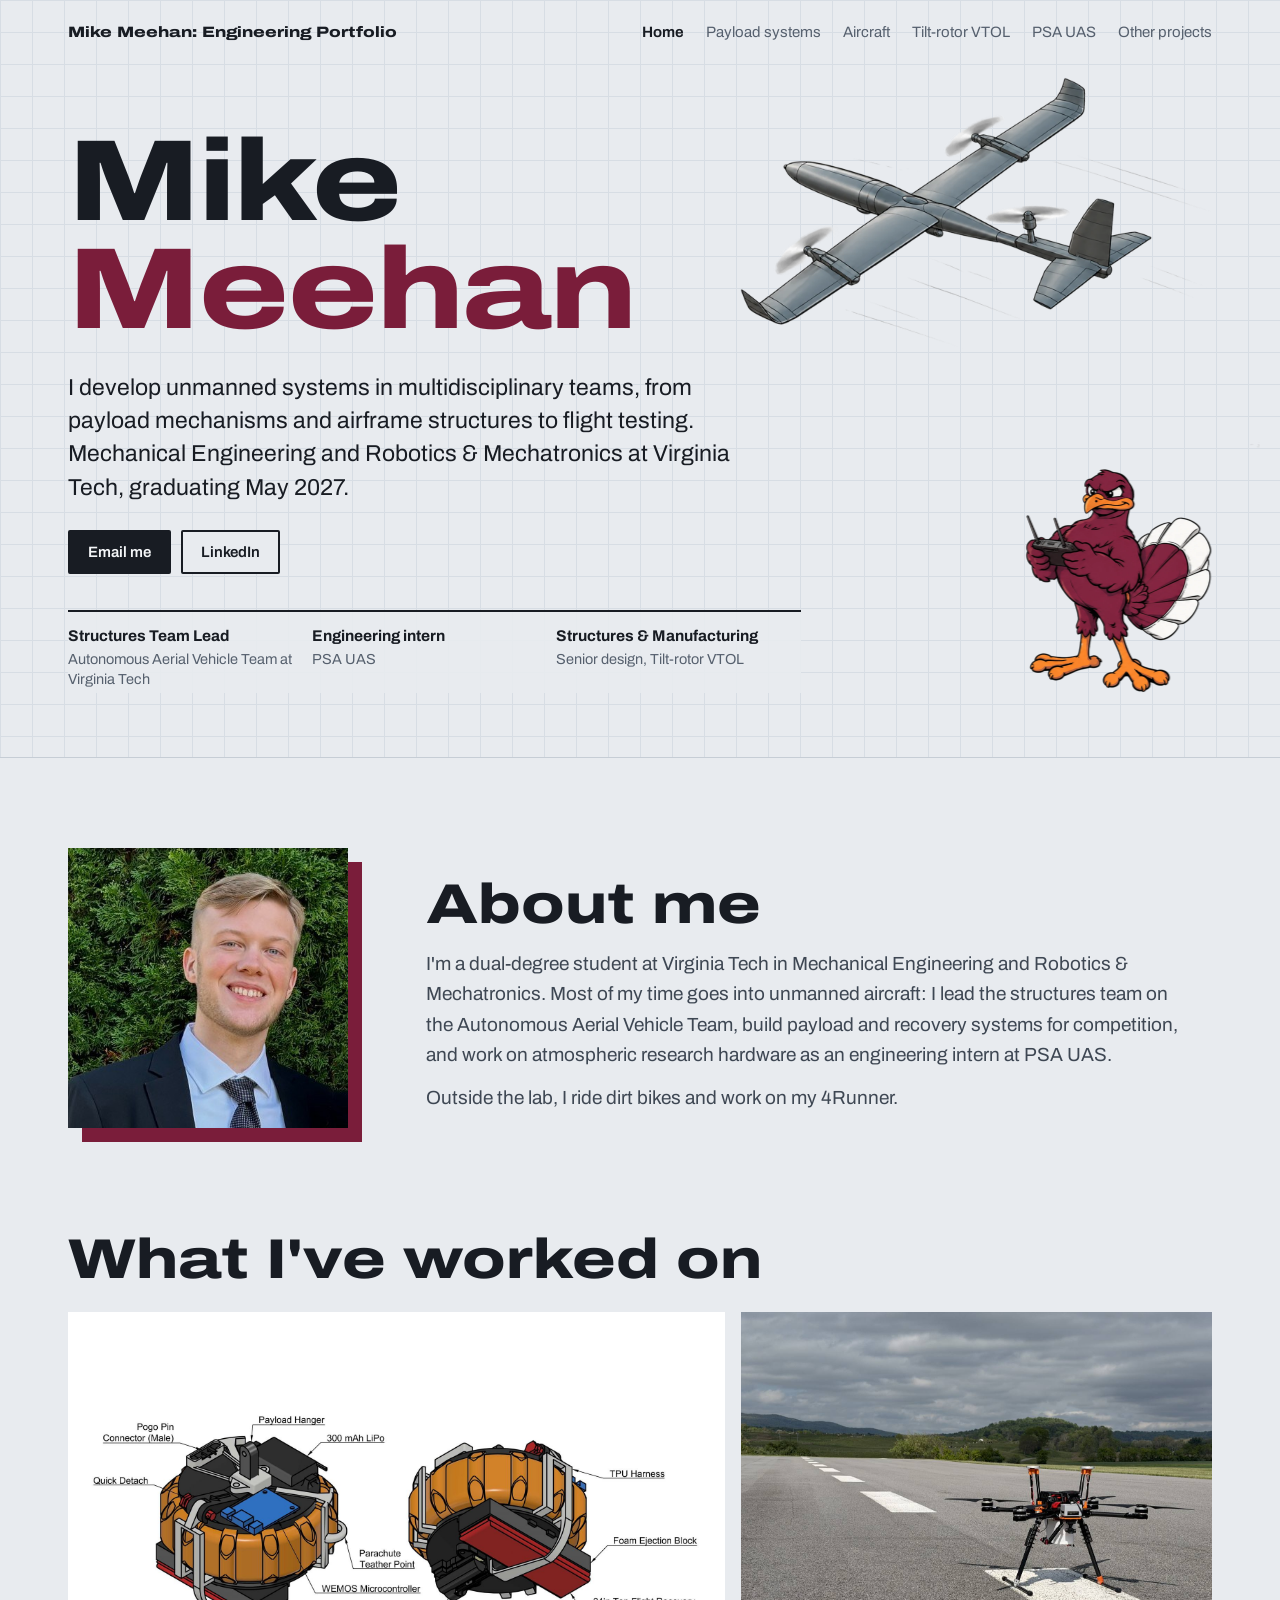
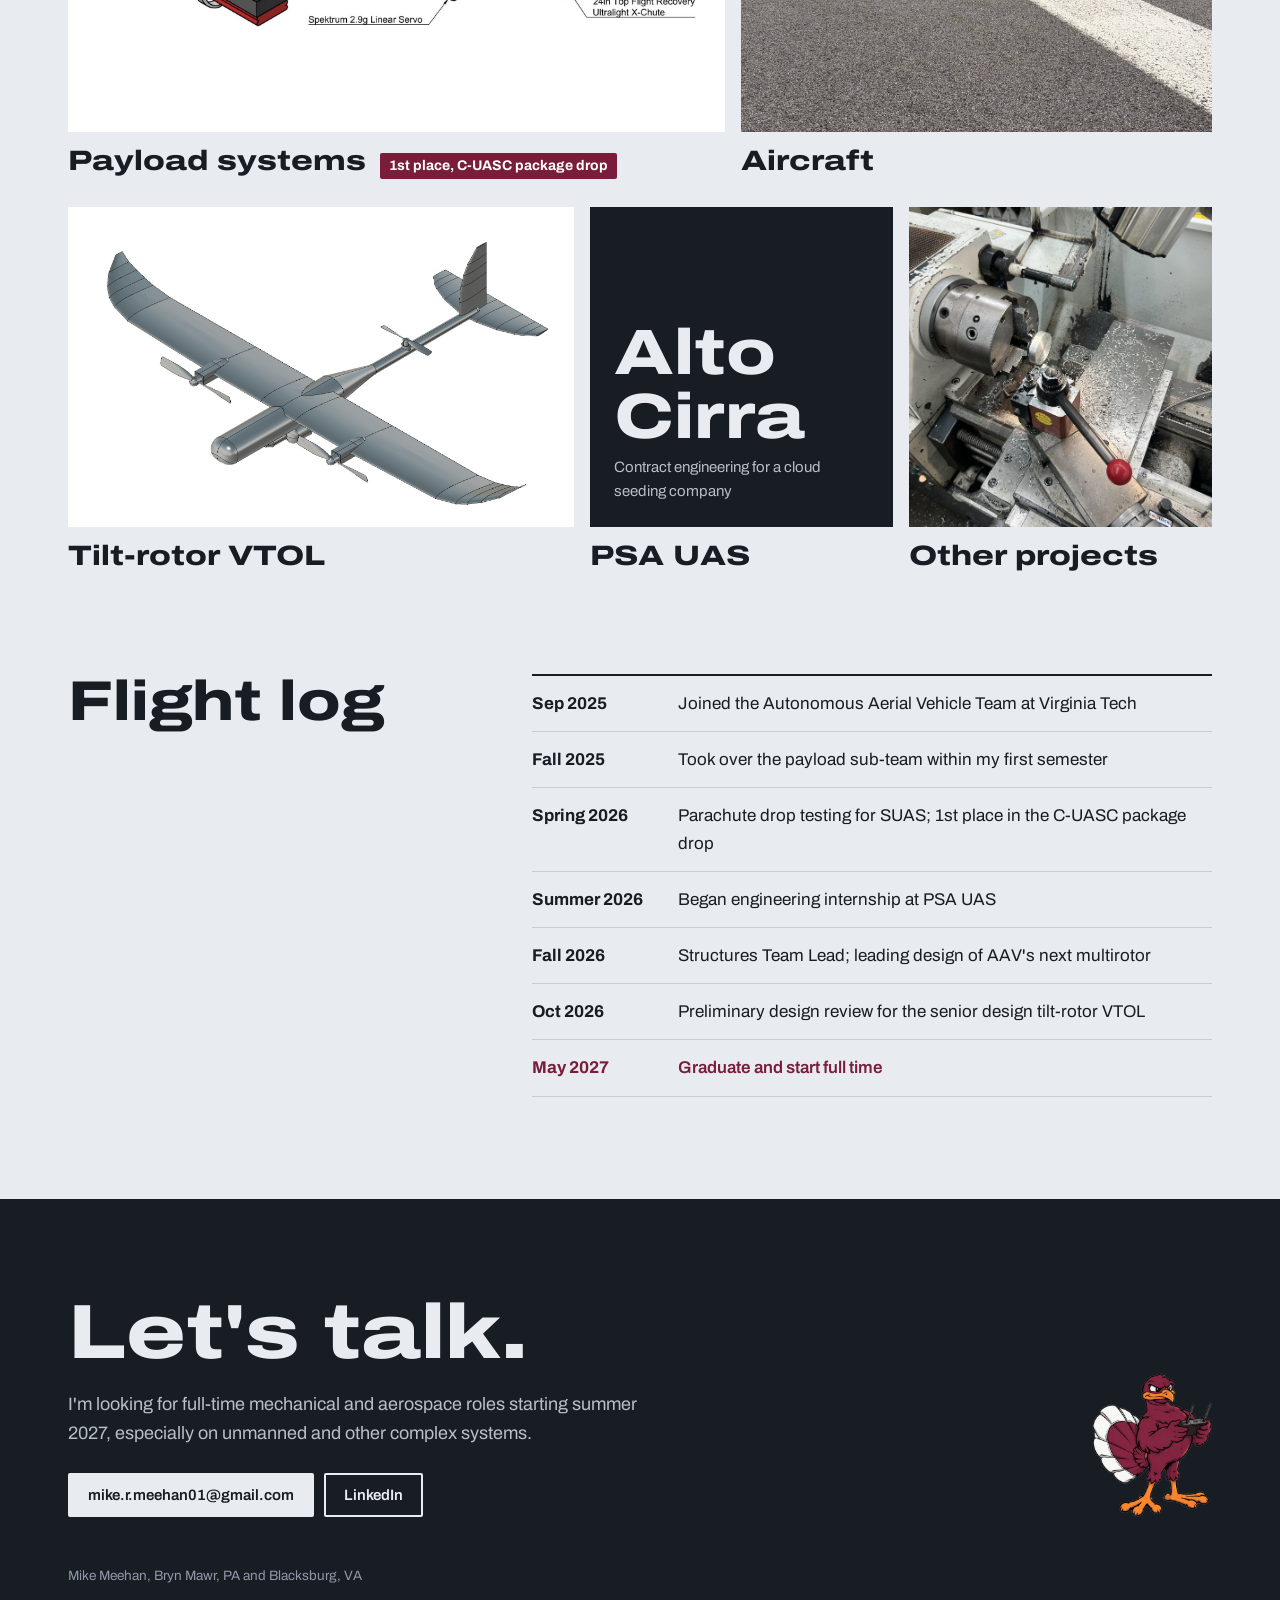
==== index.html @ fa9b8ea3 "PSA UAS page: Alto Cirra program phases; rename PSA Systems to PSA UAS Co-Authored-By: Claude Opus 5" ====
<!doctype html>
<html lang="en">
<head>
<meta charset="utf-8">
<meta name="viewport" content="width=device-width, initial-scale=1">
<title>Mike Meehan: Engineering Portfolio</title>
<meta name="description" content="Mike Meehan develops unmanned systems in multidisciplinary teams. Mechanical Engineering and Robotics & Mechatronics at Virginia Tech, May 2027.">
<meta property="og:title" content="Mike Meehan: Engineering Portfolio">
<meta property="og:description" content="Payload systems, competition UAVs, and a tilt-rotor VTOL.">
<meta property="og:image" content="img/graygoose-runway.jpg">
<link rel="icon" href="img/hokiebird.webp">
<link rel="preload" href="fonts/archivo.woff2" as="font" type="font/woff2" crossorigin>
<link rel="stylesheet" href="css/site.css">
</head>
<body>

<div class="blueprint hero-band">
  <div class="flyer" aria-hidden="true"><div class="bob"><img src="img/vtol-flying.webp" alt=""></div></div>
  <div class="wrap">
    <header class="site-header">
      <a class="brand" href="index.html">Mike Meehan: Engineering Portfolio</a>
      <nav class="nav" aria-label="Primary">
        <a href="index.html" aria-current="page">Home</a>
        <a href="payload.html">Payload systems</a>
        <a href="aircraft.html">Aircraft</a>
        <a href="vtol.html">Tilt-rotor VTOL</a>
        <a href="psa.html">PSA UAS</a>
        <a href="other-projects.html">Other projects</a>
      </nav>
    </header>

    <section class="hero">
      <div class="hero-text">
        <h1 class="hero-name wide">Mike<br><span>Meehan</span></h1>
        <p class="lede">I develop unmanned systems in multidisciplinary teams, from payload mechanisms and airframe structures to flight testing. Mechanical Engineering and Robotics &amp; Mechatronics at Virginia Tech, graduating May 2027.</p>
        <div class="cta">
          <a class="btn btn-solid" href="mailto:mike.r.meehan01@gmail.com">Email me</a>
          <a class="btn" href="https://www.linkedin.com/in/michael-r-meehan" target="_blank" rel="noopener">LinkedIn</a>
          <a class="btn resume-link" href="resume.pdf" target="_blank" rel="noopener" hidden>Resume (PDF)</a>
        </div>
        <div class="roles">
          <div><b>Structures Team Lead</b><span>Autonomous Aerial Vehicle Team at Virginia Tech</span></div>
          <div><b>Engineering intern</b><span>PSA UAS</span></div>
          <div><b>Structures &amp; Manufacturing</b><span>Senior design, Tilt-rotor VTOL</span></div>
        </div>
      </div>
      <div class="hero-bird">
        <img src="img/hokiebird.webp" alt="The Hokie Bird holding a radio transmitter">
      </div>
    </section>
  </div>
</div>

<main class="wrap">
  <section class="about" aria-labelledby="about-h">
    <div class="about-photo"><img src="img/headshot.jpg" alt="Mike Meehan" width="400" height="400"></div>
    <div class="about-text">
      <h2 id="about-h" class="h-big">About me</h2>
      <p>I'm a dual-degree student at Virginia Tech in Mechanical Engineering and Robotics &amp; Mechatronics. Most of my time goes into unmanned aircraft: I lead the structures team on the Autonomous Aerial Vehicle Team, build payload and recovery systems for competition, and work on atmospheric research hardware as an engineering intern at PSA UAS.</p>
      <p>Outside the lab, I ride dirt bikes and work on my 4Runner.</p>
    </div>
  </section>

  <section class="section" aria-labelledby="work-h">
    <h2 id="work-h" class="h-big">What I've worked on</h2>

    <div class="tiles">
      <a class="tile" href="payload.html" style="flex:3 1 460px">
        <div class="tile-img sheet" style="--h:420px;padding:18px"><img src="img/cad-beacon-system.jpg" alt="CAD drawing of the beacon payload system with labeled components"></div>
        <div class="tile-label"><span class="tile-t">Payload systems</span><span class="chip">1st place, C-UASC package drop</span></div>
      </a>
      <a class="tile" href="aircraft.html" style="flex:2 1 340px">
        <div class="tile-img" style="--h:420px"><img src="img/graygoose-runway.jpg" alt="Gray Goose quadcopter on a runway with mountains behind"></div>
        <div class="tile-label"><span class="tile-t">Aircraft</span></div>
      </a>
    </div>

    <div class="tiles">
      <a class="tile" href="vtol.html" style="flex:2 1 420px">
        <div class="tile-img sheet" style="--h:320px;padding:18px"><img src="img/vtol-render.jpg" alt="CAD render of the tilt-rotor VTOL"></div>
        <div class="tile-label"><span class="tile-t">Tilt-rotor VTOL</span></div>
      </a>
      <a class="tile" href="psa.html" style="flex:1 1 260px">
        <div class="tile-img stat-tile"><b>Alto Cirra</b><span>Contract engineering for a cloud seeding company</span></div>
        <div class="tile-label"><span class="tile-t">PSA UAS</span></div>
      </a>
      <a class="tile" href="other-projects.html" style="flex:1 1 260px">
        <div class="tile-img"><img src="img/lathe.jpg" alt="Aluminum part in a manual lathe chuck"></div>
        <div class="tile-label"><span class="tile-t">Other projects</span></div>
      </a>
    </div>
  </section>

  <section class="log-wrap" aria-labelledby="log-h">
    <h2 id="log-h" class="h-big">Flight log</h2>
    <ol class="log">
      <li><time>Sep 2025</time><span>Joined the Autonomous Aerial Vehicle Team at Virginia Tech</span></li>
      <li><time>Fall 2025</time><span>Took over the payload sub-team within my first semester</span></li>
      <li><time>Spring 2026</time><span>Parachute drop testing for SUAS; 1st place in the C-UASC package drop</span></li>
      <li><time>Summer 2026</time><span>Began engineering internship at PSA UAS</span></li>
      <li><time>Fall 2026</time><span>Structures Team Lead; leading design of AAV's next multirotor</span></li>
      <li><time>Oct 2026</time><span>Preliminary design review for the senior design tilt-rotor VTOL</span></li>
      <li class="future"><time>May 2027</time><span>Graduate and start full time</span></li>
    </ol>
  </section>
</main>

<footer class="footer-big">
  <div class="wrap">
    <div class="inner">
      <div style="flex:1 1 480px;min-width:0">
        <h2 class="wide">Let's talk.</h2>
        <p>I'm looking for full-time mechanical and aerospace roles starting summer 2027, especially on unmanned and other complex systems.</p>
        <div class="cta">
          <a class="btn btn-light fill" href="mailto:mike.r.meehan01@gmail.com">mike.r.meehan01@gmail.com</a>
          <a class="btn btn-light" href="https://www.linkedin.com/in/michael-r-meehan" target="_blank" rel="noopener">LinkedIn</a>
          <a class="btn btn-light resume-link" href="resume.pdf" target="_blank" rel="noopener" hidden>Resume (PDF)</a>
        </div>
      </div>
      <img src="img/hokiebird.webp" alt="" aria-hidden="true" style="width:120px;height:auto">
    </div>
    <small>Mike Meehan, Bryn Mawr, PA and Blacksburg, VA</small>
  </div>
</footer>

<script src="js/site.js"></script>
</body>
</html>
---- css/site.css ----
@font-face{font-family:"Archivo";src:url("../fonts/archivo.woff2") format("woff2");font-weight:100 900;font-stretch:62% 125%;font-display:swap}

:root{
  --ground:#E8EBEF;
  --panel:#F4F6F8;
  --ink:#181C23;
  --body:#3E4753;
  --steel:#56606E;
  --line:#C6CDD5;
  --grid:#D7DDE4;
  --maroon:#7A1D3A;
  --orange:#D9600F;
  --dash:#8E99A7;
  --slot:#DCE1E7;
  --sky:#3F6FA8;
}

*{box-sizing:border-box}
html{scroll-behavior:smooth}
body{margin:0;background:var(--ground);color:var(--ink);font-family:"Archivo",system-ui,sans-serif;font-size:17px;line-height:1.6;-webkit-font-smoothing:antialiased}
img,video{display:block;max-width:100%}
a{color:var(--ink);text-decoration-color:var(--maroon);text-decoration-thickness:2px;text-underline-offset:3px}
a:hover{color:var(--maroon)}
:focus-visible{outline:3px solid var(--orange);outline-offset:3px}
h1,h2,h3,p,ul,ol,dl,figure{margin:0}

.wide{font-variation-settings:"wdth" 125}
.semi{font-variation-settings:"wdth" 112}
.wrap{max-width:1240px;margin:0 auto;padding:0 clamp(16px,4vw,48px)}
.blueprint{background-color:var(--ground);background-image:linear-gradient(var(--grid) 1px,transparent 1px),linear-gradient(90deg,var(--grid) 1px,transparent 1px);background-size:32px 32px;border-bottom:1px solid var(--line)}

/* Header */
.site-header{display:flex;justify-content:space-between;align-items:center;gap:8px 24px;padding:10px 0;flex-wrap:wrap}
.brand{font-variation-settings:"wdth" 125;font-weight:800;font-size:15px;text-decoration:none;min-height:44px;display:inline-flex;align-items:center}
.nav{display:flex;flex-wrap:wrap;column-gap:22px;font-size:15px}
.nav a{color:var(--steel);text-decoration:none;display:inline-flex;align-items:center;min-height:44px}
.nav a:hover{color:var(--ink)}
.nav a[aria-current="page"]{color:var(--ink);font-weight:650}

/* Buttons */
.btn{display:inline-flex;align-items:center;min-height:44px;padding:0 18px;border:2px solid var(--ink);background:var(--ground);text-decoration:none;font-weight:600;font-size:15px;border-radius:2px}
.btn:hover{border-color:var(--maroon);color:var(--maroon)}
.btn-solid{background:var(--ink);color:var(--panel)}
.btn-solid:hover{background:var(--maroon);color:#fff}
.btn-light{background:transparent;border-color:var(--ground);color:var(--ground)}
.btn-light:hover{background:var(--ground);color:var(--ink);border-color:var(--ground)}
.btn-light.fill{background:var(--ground);color:var(--ink)}
.btn-light.fill:hover{background:var(--maroon);border-color:var(--maroon);color:#fff}
.cta{display:flex;flex-wrap:wrap;gap:10px}

/* Home hero */
.hero-band{position:relative;overflow:hidden}
.hero-band .wrap{position:relative;z-index:2}
.flyer{position:absolute;z-index:1;top:clamp(64px,6vw,84px);right:max(8px,calc((100% - 1240px) / 2));width:min(42%,520px);pointer-events:none;will-change:transform}
.flyer img{width:100%;height:auto;transform:scaleX(-1)}
@keyframes hover-bob{0%,100%{transform:translate(0,0) rotate(2deg)}50%{transform:translate(-6px,-14px) rotate(-1deg)}}
.bob{animation:hover-bob 5.5s ease-in-out infinite}
.hero{display:flex;flex-wrap:wrap;gap:clamp(24px,4vw,56px);align-items:flex-end;padding:clamp(28px,5vw,64px) 0 clamp(40px,5vw,72px)}
.hero-text{flex:999 1 520px;min-width:0}
.hero-name{font-size:clamp(56px,9vw,132px);font-weight:800;line-height:.94;letter-spacing:-.01em;margin-bottom:26px}
.hero-name span{color:var(--maroon)}
.lede{font-size:clamp(19px,1.8vw,23px);line-height:1.45;max-width:30em;margin-bottom:26px}
.hero .cta{margin-bottom:36px}
.roles{display:grid;grid-template-columns:repeat(auto-fit,minmax(180px,1fr));border-top:2px solid var(--ink);background:rgba(232,235,239,.9)}
.roles div{padding:12px 16px 4px 0}
.roles b{display:block;font-size:15.5px}
.roles span{display:block;font-size:14.5px;color:var(--steel);line-height:1.4}
.hero-bird{flex:1 1 360px;min-width:0;max-width:560px;display:flex;justify-content:flex-end;align-items:flex-end;align-self:stretch;min-height:clamp(300px,34vw,480px)}
.hero-bird img{width:52%;max-width:280px;height:auto;transform:scaleX(-1)}

/* Home sections */
.section{padding-top:clamp(56px,7vw,96px)}
.h-big{font-variation-settings:"wdth" 125;font-size:clamp(34px,4.4vw,56px);font-weight:800;line-height:1}
.tiles{display:flex;flex-wrap:wrap;gap:28px 16px;margin-top:24px}
.tiles + .tiles{margin-top:28px}
.tile{display:flex;flex-direction:column;text-decoration:none;color:var(--ink);min-width:0}
.tile-img{overflow:hidden;background:var(--panel);height:var(--h,320px)}
.tile-img img{width:100%;height:100%;object-fit:cover}
.tile-img.sheet img{object-fit:contain}
.tile:hover .tile-img{outline:3px solid var(--maroon);outline-offset:-3px}
.tile-label{padding-top:14px;display:flex;flex-wrap:wrap;align-items:baseline;gap:6px 14px}
.tile-t{font-variation-settings:"wdth" 125;font-size:28px;font-weight:800;line-height:1.1}
.tile:hover .tile-t{text-decoration:underline;text-decoration-color:var(--maroon);text-decoration-thickness:3px;text-underline-offset:5px}
.chip{display:inline-block;font-size:14px;font-weight:700;color:#fff;background:var(--maroon);padding:2px 9px;border-radius:2px}
.chip-dark{background:var(--ink);color:var(--ground)}
.chip-gray{background:var(--line);color:var(--ink)}
.stat-tile{background:var(--ink);color:var(--ground);display:flex;flex-direction:column;justify-content:flex-end;padding:24px}
.stat-tile b{font-variation-settings:"wdth" 125;font-size:clamp(44px,5vw,64px);font-weight:800;line-height:1}
.stat-tile span{font-size:15px;color:#B7BFC9;margin-top:6px}

.log-wrap{display:flex;flex-wrap:wrap;gap:24px clamp(24px,5vw,72px);padding:clamp(72px,8vw,112px) 0}
.log-wrap h2{flex:1 1 320px}
.log{flex:2 1 520px;min-width:0;padding:0;list-style:none;border-top:2px solid var(--ink)}
.log li{display:grid;grid-template-columns:130px minmax(0,1fr);gap:16px;padding:14px 0;border-bottom:1px solid var(--line)}
.log time{font-weight:700}
.log li.future{color:var(--maroon);font-weight:600}

/* About */
.about{display:flex;flex-wrap:wrap;gap:28px clamp(28px,5vw,72px);align-items:center;padding-top:clamp(56px,7vw,96px)}
.about-photo{flex:0 0 auto;width:clamp(200px,22vw,280px);position:relative;margin:0 14px 14px 0}
.about-photo::before{content:"";position:absolute;inset:14px -14px -14px 14px;background:var(--maroon)}
.about-photo img{position:relative;width:100%;height:auto;aspect-ratio:1;object-fit:cover}
.about-text{flex:1 1 420px;min-width:0}
.about-text h2{margin-bottom:16px}
.about-text p{max-width:40em;font-size:clamp(17px,1.5vw,19px);color:var(--body)}
.about-text p + p{margin-top:12px}

/* Footers */
.footer-big{background:var(--ink);color:var(--ground);padding:clamp(56px,8vw,96px) 0 36px}
.footer-big .inner{display:flex;flex-wrap:wrap;gap:32px;align-items:flex-end;justify-content:space-between}
.footer-big h2{font-size:clamp(40px,6vw,80px);font-weight:800;line-height:1;margin-bottom:18px}
.footer-big p{max-width:34em;font-size:18px;color:#B7BFC9;margin-bottom:26px}
.footer-big small{display:block;margin-top:48px;font-size:13.5px;color:var(--dash)}
.footer-mini{background:var(--ink);color:var(--ground);padding:40px 0}
.footer-mini .wrap{display:flex;flex-wrap:wrap;gap:16px 32px;align-items:center;justify-content:space-between}
.footer-mini p{font-variation-settings:"wdth" 125;font-size:22px;font-weight:800}

/* Project pages */
.page-head{padding:clamp(36px,5vw,72px) 0 clamp(36px,4vw,56px)}
.page-title{font-variation-settings:"wdth" 125;font-size:clamp(42px,6.4vw,88px);font-weight:800;line-height:.98;letter-spacing:-.01em;max-width:13em;margin-bottom:24px}
.page-intro{font-size:clamp(19px,1.7vw,22px);line-height:1.5;max-width:38em;margin-bottom:32px}
.body{padding-top:clamp(48px,6vw,80px);padding-bottom:clamp(56px,7vw,96px)}
.tb{display:grid;grid-template-columns:repeat(auto-fit,minmax(170px,1fr));border-top:2px solid var(--ink);border-left:1px solid var(--line);background:var(--panel)}
.tb div{padding:10px 14px;border-right:1px solid var(--line);border-bottom:1px solid var(--line)}
.tb dt{font-size:13.5px;color:var(--steel)}
.tb dd{margin:0;font-weight:650}
.tb dd.win{color:var(--maroon)}
.tb.one{grid-template-columns:1fr}
.tb.specs dd{font-size:21px;font-variation-settings:"wdth" 112;font-weight:700;line-height:1.25}
.split{display:flex;flex-wrap:wrap;gap:24px clamp(24px,5vw,72px);margin-bottom:32px}
.split > *{flex:1 1 420px;min-width:0}
.split p{max-width:40em}
.ticks{padding:0;list-style:none}
.ticks li{position:relative;padding:10px 0 10px 22px;border-bottom:1px solid var(--line);font-size:16px;line-height:1.5}
.ticks li::before{content:"";position:absolute;left:0;top:21px;width:10px;height:2px;background:var(--orange)}
.h-sec{font-variation-settings:"wdth" 125;font-size:clamp(32px,4.2vw,56px);font-weight:800;line-height:1}
.h-sub{font-variation-settings:"wdth" 112;font-size:clamp(22px,2.4vw,28px);font-weight:750;margin-bottom:6px}
.muted{color:var(--steel)}
.sec-h{display:flex;flex-wrap:wrap;align-items:baseline;gap:8px 18px;padding-top:20px;border-top:3px solid var(--ink);margin-bottom:24px}
.block{margin-bottom:clamp(64px,8vw,112px)}

/* Media */
.row{display:flex;flex-wrap:wrap;gap:12px;margin-bottom:12px}
.row.gap-after{margin-bottom:clamp(48px,6vw,72px)}
.row figure{min-width:0}
.row figure.clip{max-width:440px}
.media,.sheet{height:var(--h,400px);overflow:hidden}
.media{background:var(--panel)}
.media.sky{background:var(--sky)}
.media img,.media video{width:100%;height:100%;object-fit:cover}
.sheet{background:#fff;display:flex;align-items:center;justify-content:center;padding:14px}
.sheet img{max-width:100%;max-height:100%;object-fit:contain}
.cap{font-size:13.5px;color:var(--steel);padding-top:8px;line-height:1.4}

/* Payload category links */
.cats{display:flex;flex-wrap:wrap;gap:12px;margin-bottom:clamp(56px,7vw,96px)}
.cat{flex:1 1 380px;min-width:0;display:flex;gap:18px;text-decoration:none;background:var(--panel);border:1px solid var(--line);border-top:3px solid var(--ink)}
.cat:hover{border-top-color:var(--maroon)}
.cat:hover .cat-t{color:var(--maroon)}
.cat-img{flex:0 0 38%;min-height:150px;overflow:hidden;background:#fff}
.cat-img img{width:100%;height:100%;object-fit:cover}
.cat-img.contain img{object-fit:contain;padding:8px}
.cat-text{padding:18px 18px 18px 0;display:flex;flex-direction:column;justify-content:center;gap:4px}
.cat-text small{font-size:13.5px;color:var(--steel)}
.cat-t{font-variation-settings:"wdth" 125;font-size:clamp(22px,2.2vw,28px);font-weight:800;line-height:1.1}
.cat-text span{font-size:15px;color:var(--body)}

/* Aircraft */
.lineage{padding:0;list-style:none;display:grid;grid-template-columns:repeat(auto-fit,minmax(240px,1fr));border-top:2px solid var(--ink)}
.lineage li{padding:14px 18px 16px 0}
.lineage a{text-decoration:none;display:block}
.lineage small{font-size:13.5px;color:var(--steel)}
.lineage b{display:block;font-variation-settings:"wdth" 125;font-size:26px;font-weight:800;line-height:1.15;margin-bottom:6px}
.lineage a:hover b{color:var(--maroon)}
.callout{background:var(--ink);color:var(--ground);padding:clamp(24px,3vw,36px);margin-bottom:clamp(40px,5vw,64px);display:flex;flex-wrap:wrap;gap:12px 40px;align-items:baseline}
.callout b{font-variation-settings:"wdth" 125;font-size:clamp(24px,2.8vw,36px);font-weight:800;line-height:1.1}
.callout span{color:#B7BFC9;max-width:52ch}

.feature{background:var(--panel);border:1px solid var(--line);border-top:4px solid var(--maroon);padding:clamp(20px,3vw,36px)}

/* PSA phases */
.phases{list-style:none;padding:0;display:grid;grid-template-columns:repeat(auto-fit,minmax(240px,1fr));gap:12px}
.phases li{background:var(--panel);border:1px solid var(--line);border-top:3px solid var(--ink);padding:18px 20px 22px;display:flex;flex-direction:column;gap:8px}
.phases li.now{border-top-color:var(--maroon)}
.phases small{font-size:13.5px;color:var(--steel)}
.phases h3{font-variation-settings:"wdth" 112;font-size:21px;font-weight:750;line-height:1.2}
.phases p{font-size:15.5px;line-height:1.5;color:var(--body)}
.phases .phase-out{margin-top:auto;padding-top:10px;border-top:1px solid var(--line);color:var(--steel);font-size:14.5px}
.phases .chip{align-self:flex-start;margin-top:auto}

/* Other projects */
.kit{display:grid;grid-template-columns:repeat(auto-fit,minmax(220px,1fr));border-top:2px solid var(--ink);margin-bottom:clamp(56px,7vw,88px)}
.kit div{padding:16px 20px 16px 0}
.kit dt{font-weight:700;margin-bottom:4px}
.kit dd{margin:0;color:var(--steel);font-size:15.5px}

.next{display:flex;justify-content:space-between;align-items:center;gap:16px;flex-wrap:wrap;text-decoration:none;padding:28px 0;border-top:2px solid var(--ink);border-bottom:1px solid var(--line)}
.next span{color:var(--steel);font-size:15px}
.next b{font-variation-settings:"wdth" 125;font-size:clamp(26px,3vw,40px);font-weight:800}
.next:hover b{color:var(--maroon)}

[hidden]{display:none !important}

@media (max-width:560px){
  .log li{grid-template-columns:1fr;gap:2px}
  .flyer{width:62%;top:150px;right:0}
  .hero-bird{min-height:0;align-self:auto}
  .hero-bird img{width:44%}
  .media,.sheet,.tile-img{height:auto;aspect-ratio:var(--ar,4/3)}
  .media.tall{--ar:3/4}
  .cat{flex-direction:column;gap:0}
  .cat-img{flex-basis:auto;height:160px}
  .cat-text{padding:16px}
}
@media (prefers-reduced-motion:reduce){
  html{scroll-behavior:auto}
  .bob{animation:none}
}
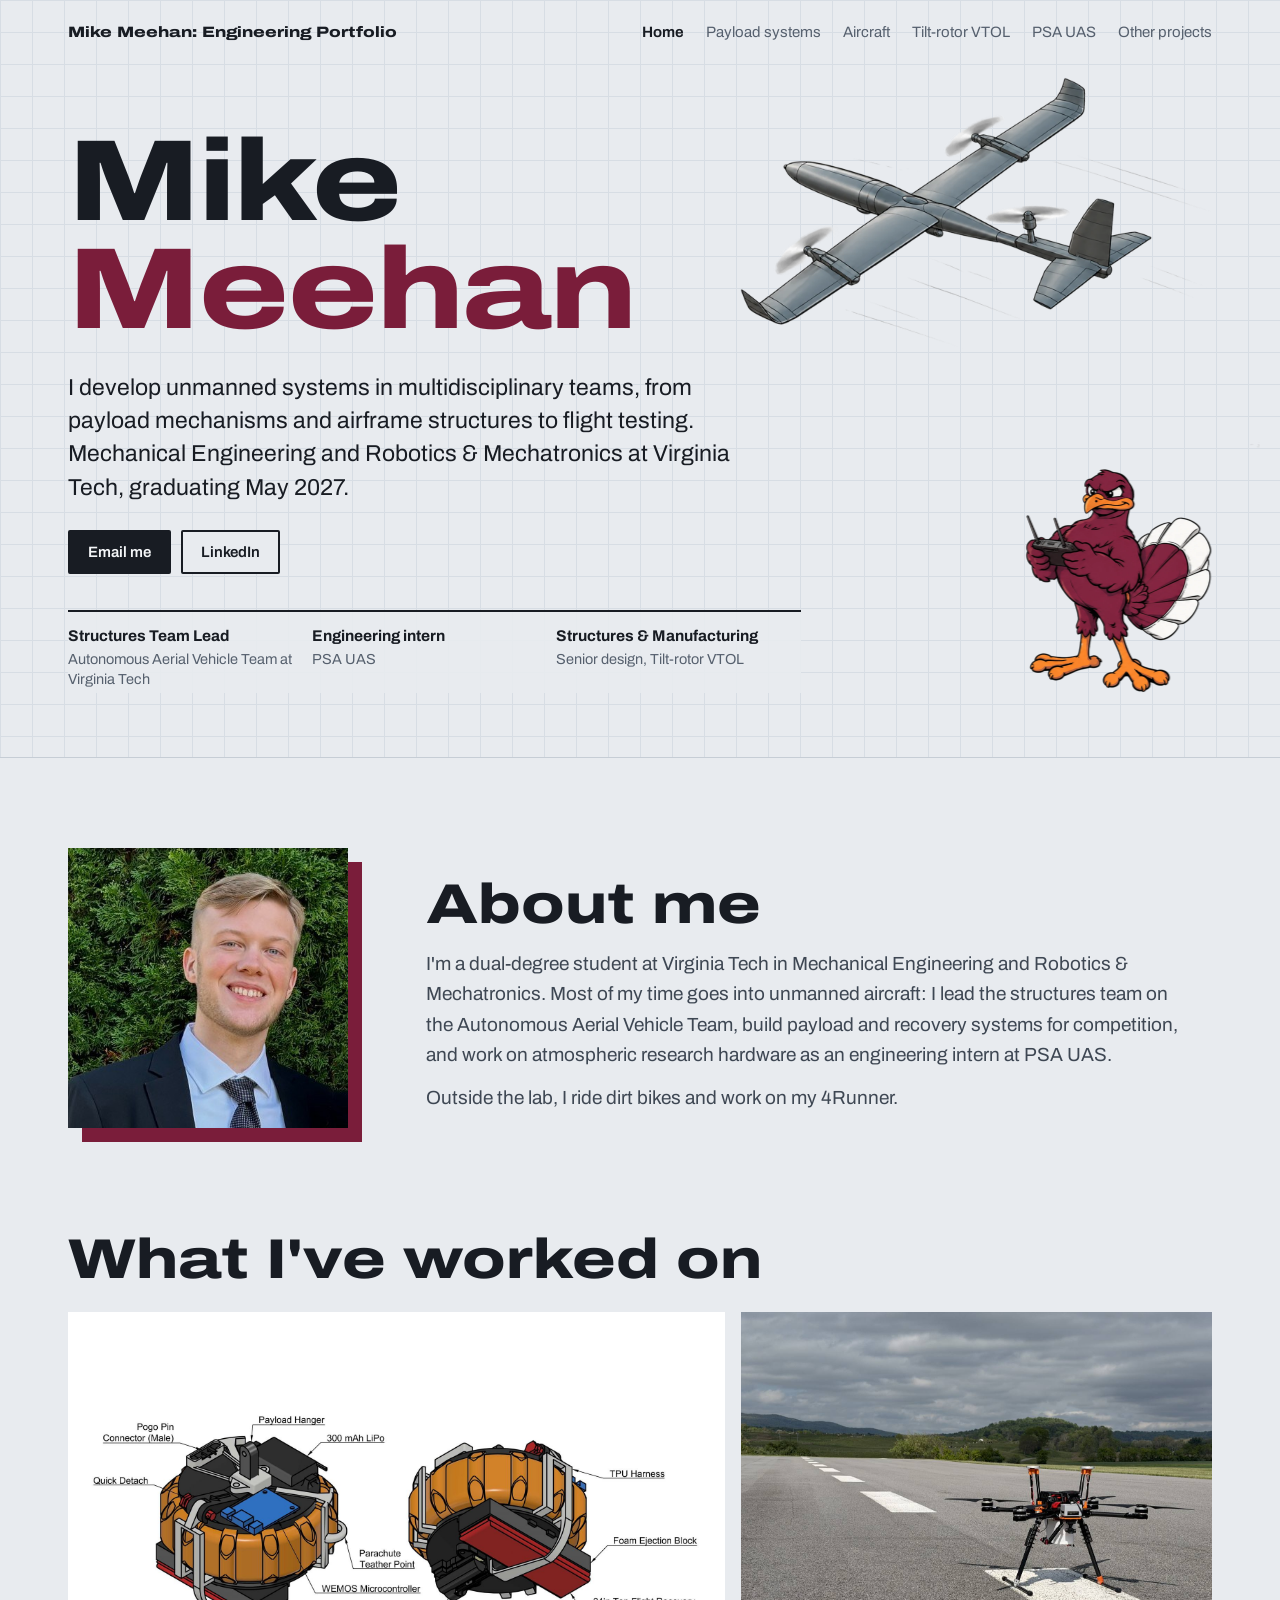
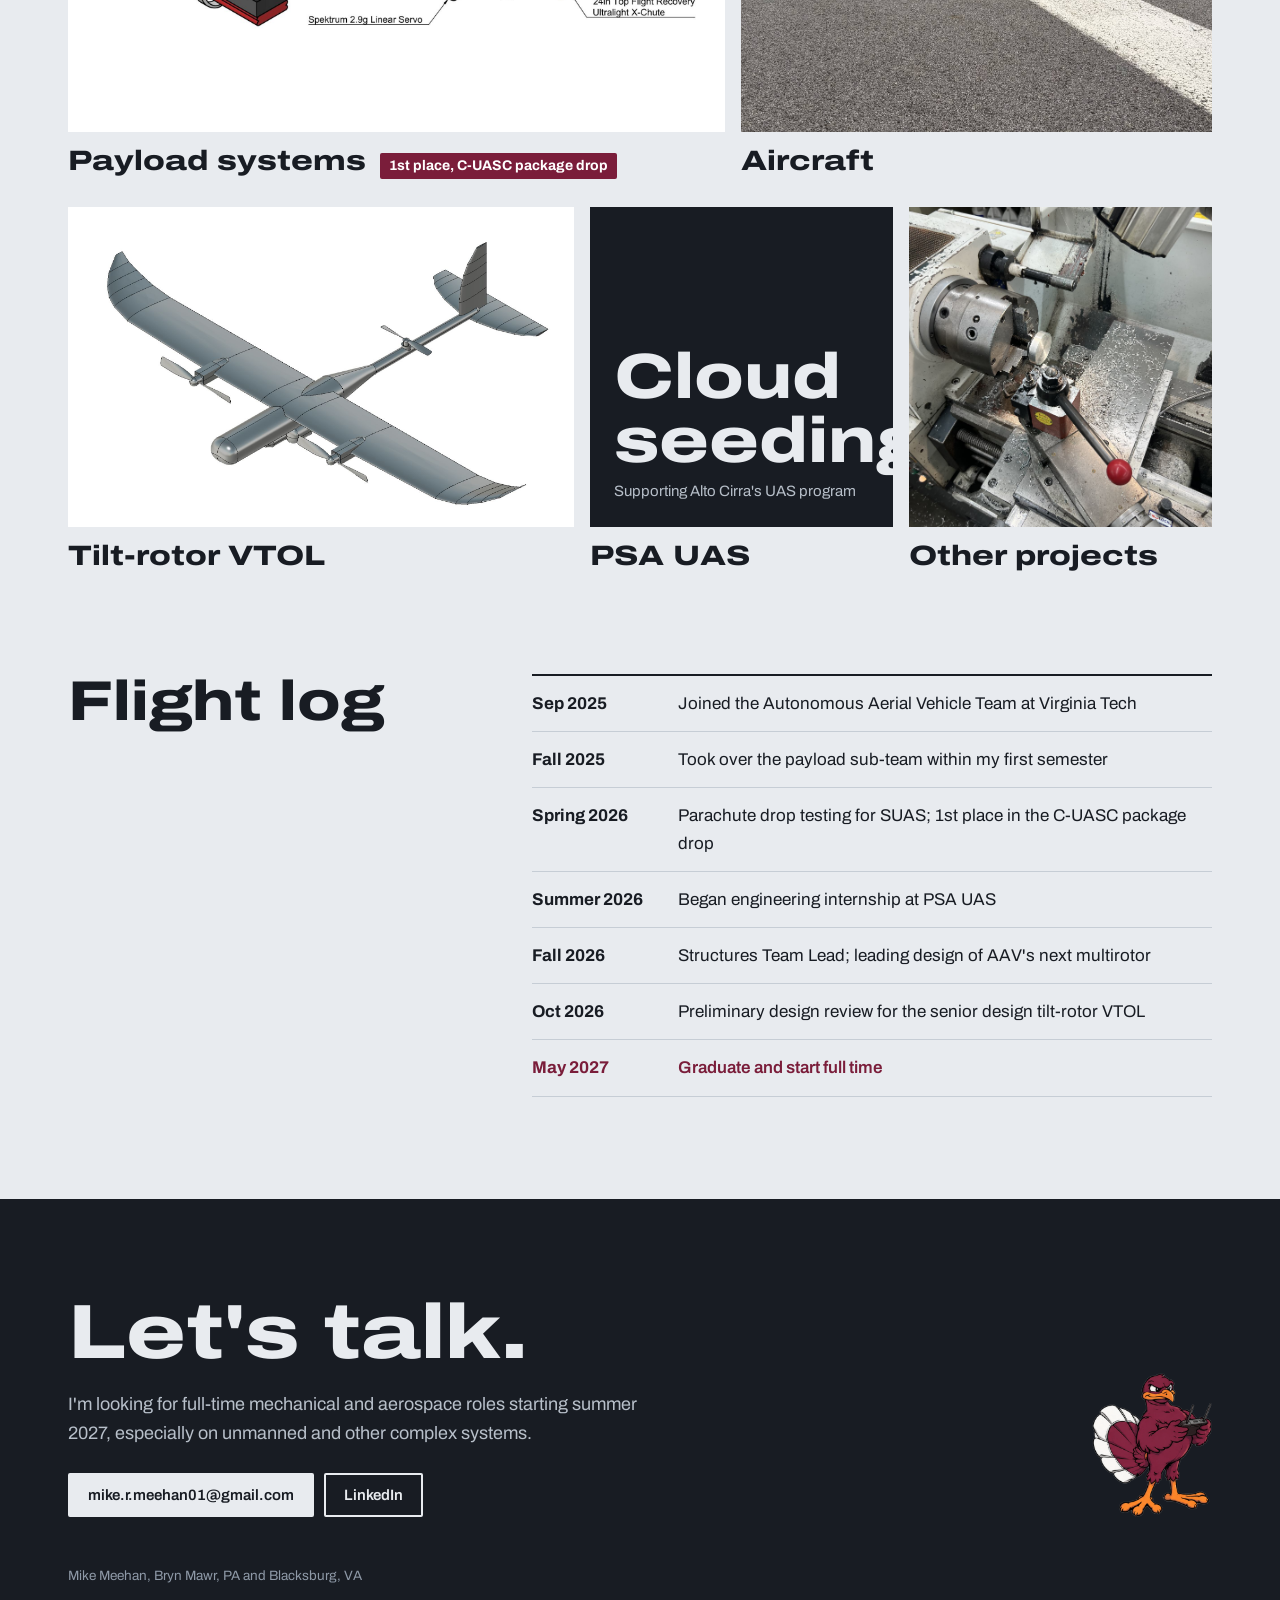
==== commit 81708c86: "PSA UAS page: list tasks instead of program phases Co-Authored-By: Claude Opus 5.5 <noreply@anthropi" ====
--- a/index.html
+++ b/index.html
@@ -81,7 +81,7 @@
         <div class="tile-label"><span class="tile-t">Tilt-rotor VTOL</span></div>
       </a>
       <a class="tile" href="psa.html" style="flex:1 1 260px">
-        <div class="tile-img stat-tile"><b>Alto Cirra</b><span>Contract engineering for a cloud seeding company</span></div>
+        <div class="tile-img stat-tile"><b>Cloud seeding</b><span>Supporting Alto Cirra's UAS program</span></div>
         <div class="tile-label"><span class="tile-t">PSA UAS</span></div>
       </a>
       <a class="tile" href="other-projects.html" style="flex:1 1 260px">
--- a/css/site.css
+++ b/css/site.css
@@ -178,15 +178,12 @@
 
 .feature{background:var(--panel);border:1px solid var(--line);border-top:4px solid var(--maroon);padding:clamp(20px,3vw,36px)}
 
-/* PSA phases */
-.phases{list-style:none;padding:0;display:grid;grid-template-columns:repeat(auto-fit,minmax(240px,1fr));gap:12px}
-.phases li{background:var(--panel);border:1px solid var(--line);border-top:3px solid var(--ink);padding:18px 20px 22px;display:flex;flex-direction:column;gap:8px}
-.phases li.now{border-top-color:var(--maroon)}
-.phases small{font-size:13.5px;color:var(--steel)}
-.phases h3{font-variation-settings:"wdth" 112;font-size:21px;font-weight:750;line-height:1.2}
-.phases p{font-size:15.5px;line-height:1.5;color:var(--body)}
-.phases .phase-out{margin-top:auto;padding-top:10px;border-top:1px solid var(--line);color:var(--steel);font-size:14.5px}
-.phases .chip{align-self:flex-start;margin-top:auto}
+/* PSA tasks */
+.tasks{list-style:none;padding:0;display:grid;grid-template-columns:repeat(auto-fit,minmax(300px,1fr));gap:12px}
+.tasks li{background:var(--panel);border:1px solid var(--line);border-top:3px solid var(--ink);padding:18px 20px 22px;display:flex;flex-direction:column;gap:8px}
+.tasks small{font-size:13.5px;color:var(--steel)}
+.tasks h3{font-variation-settings:"wdth" 112;font-size:21px;font-weight:750;line-height:1.2}
+.tasks p{font-size:15.5px;line-height:1.5;color:var(--body)}
 
 /* Other projects */
 .kit{display:grid;grid-template-columns:repeat(auto-fit,minmax(220px,1fr));border-top:2px solid var(--ink);margin-bottom:clamp(56px,7vw,88px)}
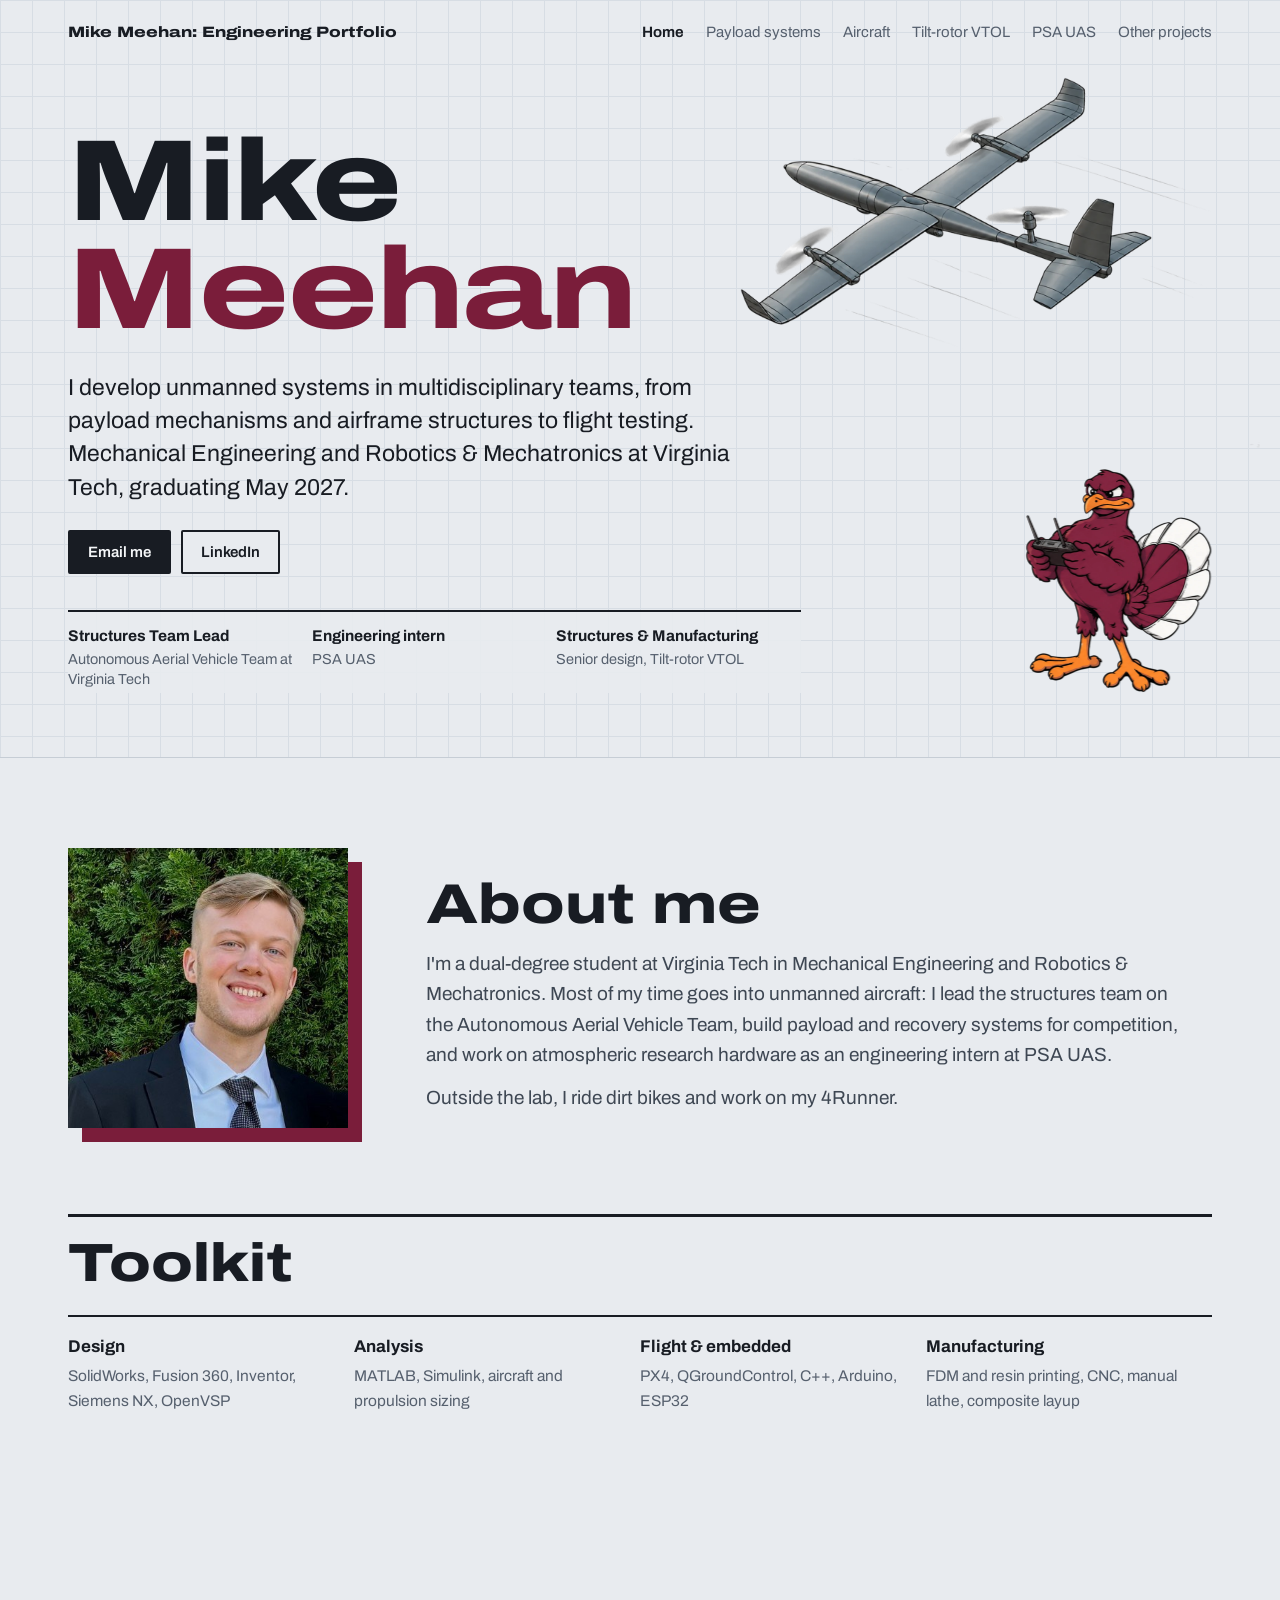
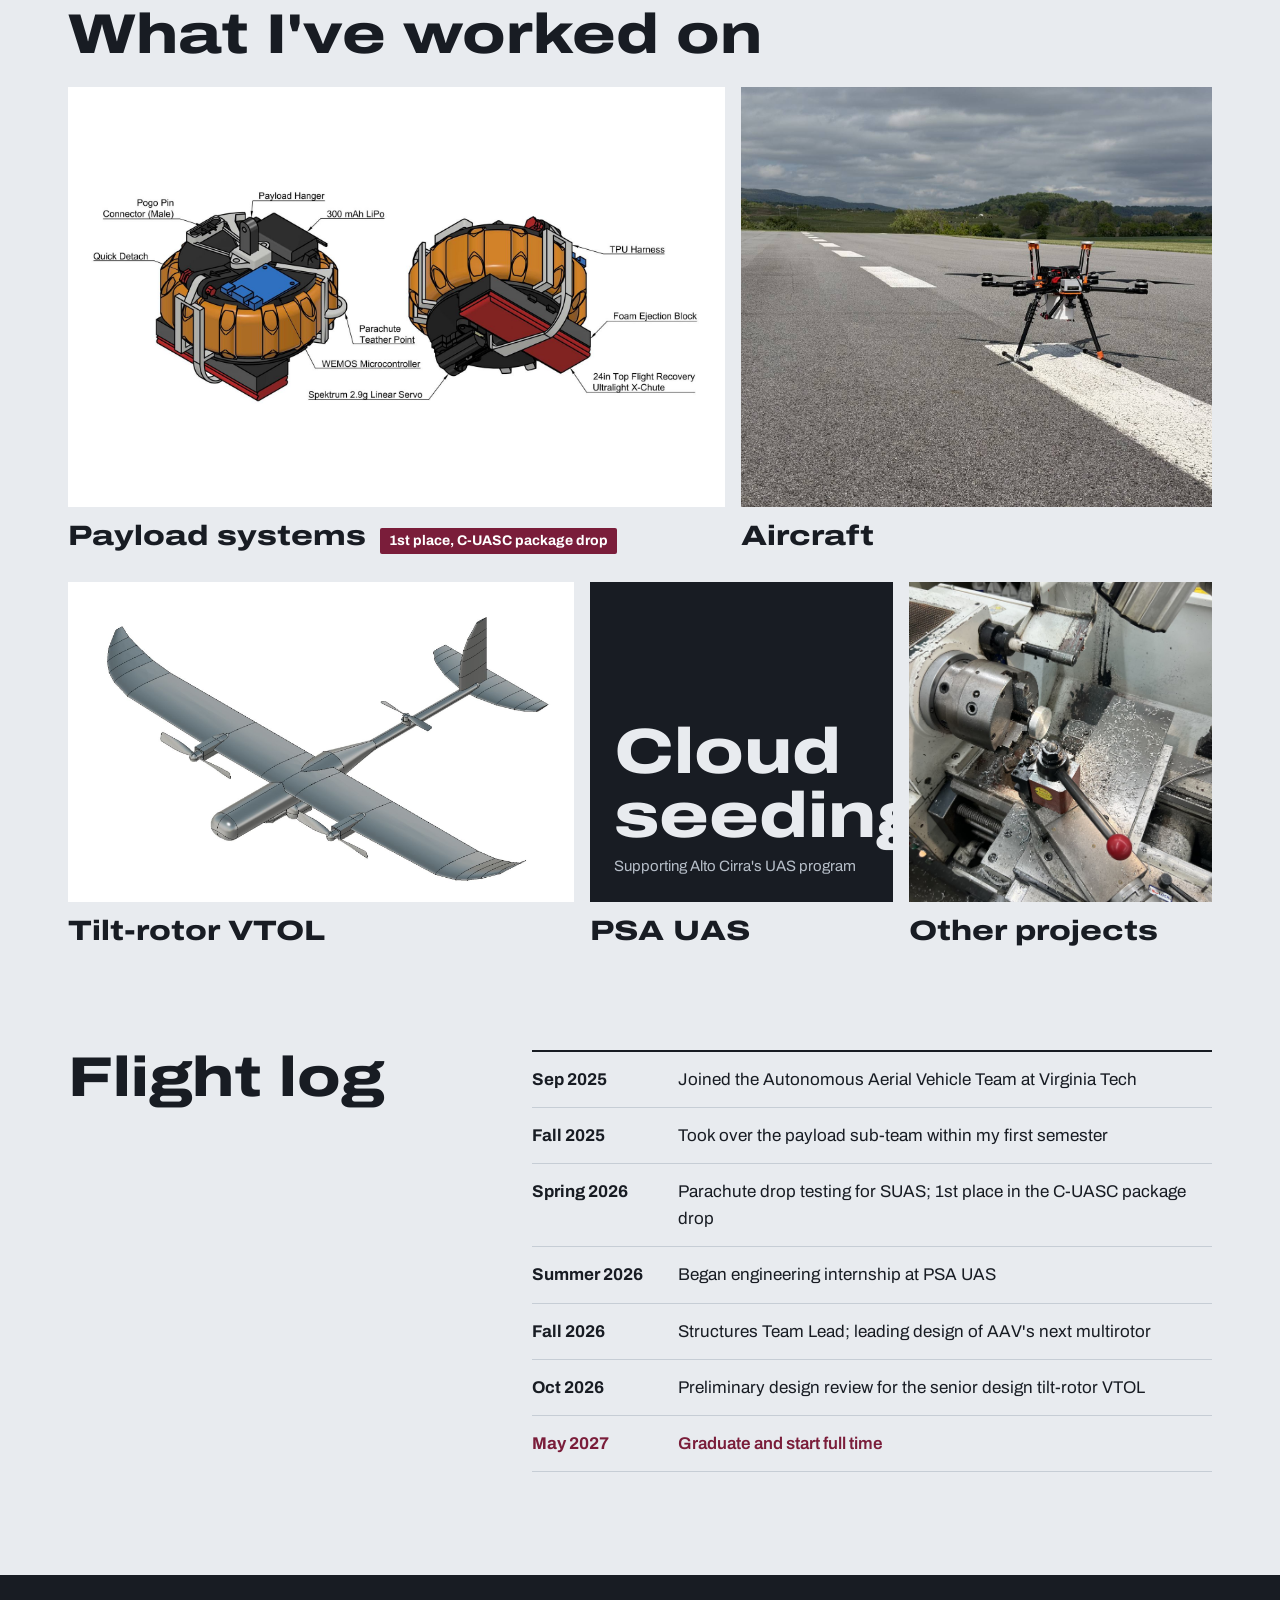
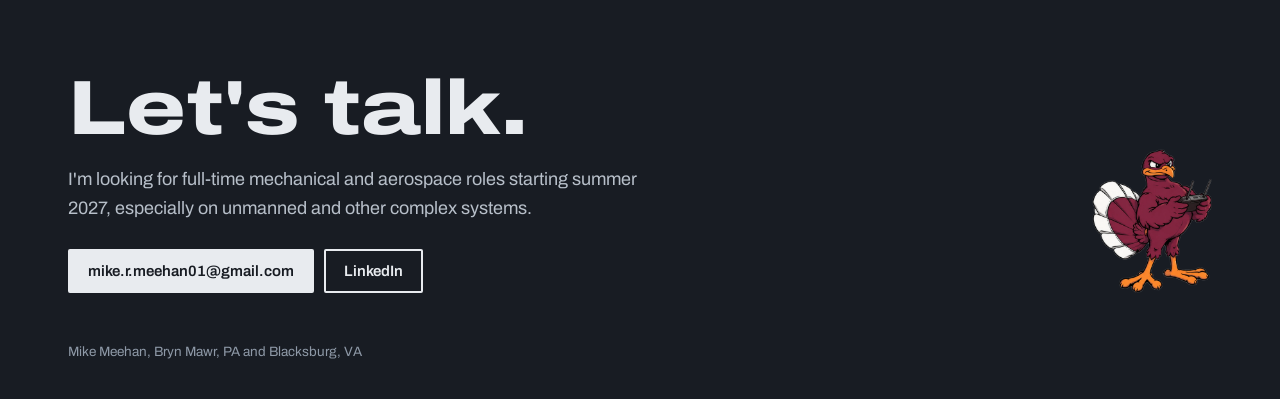
==== commit cb6ff8b7: "Other projects copy and media, toolkit moved to home, PSA testbed assembly Co-Authored-By: Claude Op" ====
--- a/index.html
+++ b/index.html
@@ -60,6 +60,14 @@
       <p>Outside the lab, I ride dirt bikes and work on my 4Runner.</p>
     </div>
   </section>
+
+  <div class="sec-h" style="margin-top:clamp(48px,6vw,72px)"><h2 class="h-sec">Toolkit</h2></div>
+  <dl class="kit">
+    <div><dt>Design</dt><dd>SolidWorks, Fusion 360, Inventor, Siemens NX, OpenVSP</dd></div>
+    <div><dt>Analysis</dt><dd>MATLAB, Simulink, aircraft and propulsion sizing</dd></div>
+    <div><dt>Flight &amp; embedded</dt><dd>PX4, QGroundControl, C++, Arduino, ESP32</dd></div>
+    <div><dt>Manufacturing</dt><dd>FDM and resin printing, CNC, manual lathe, composite layup</dd></div>
+  </dl>
 
   <section class="section" aria-labelledby="work-h">
     <h2 id="work-h" class="h-big">What I've worked on</h2>
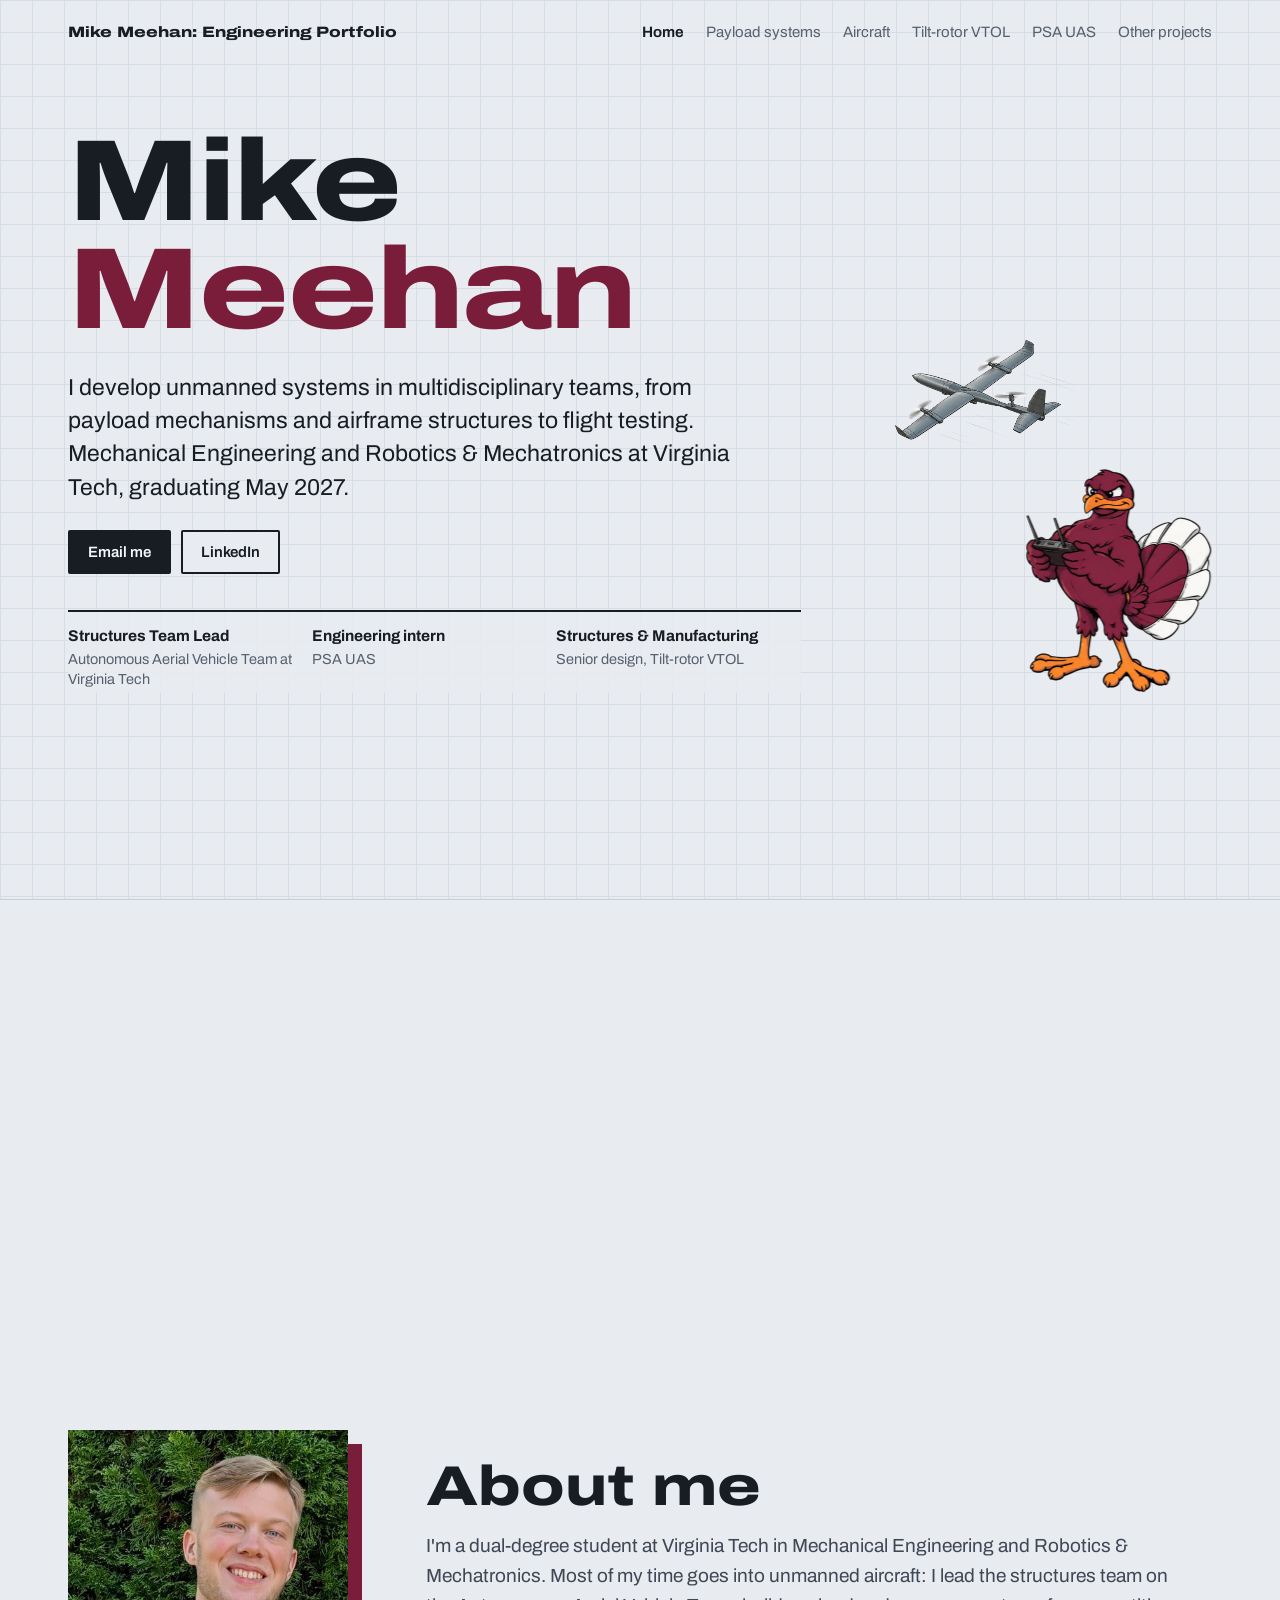
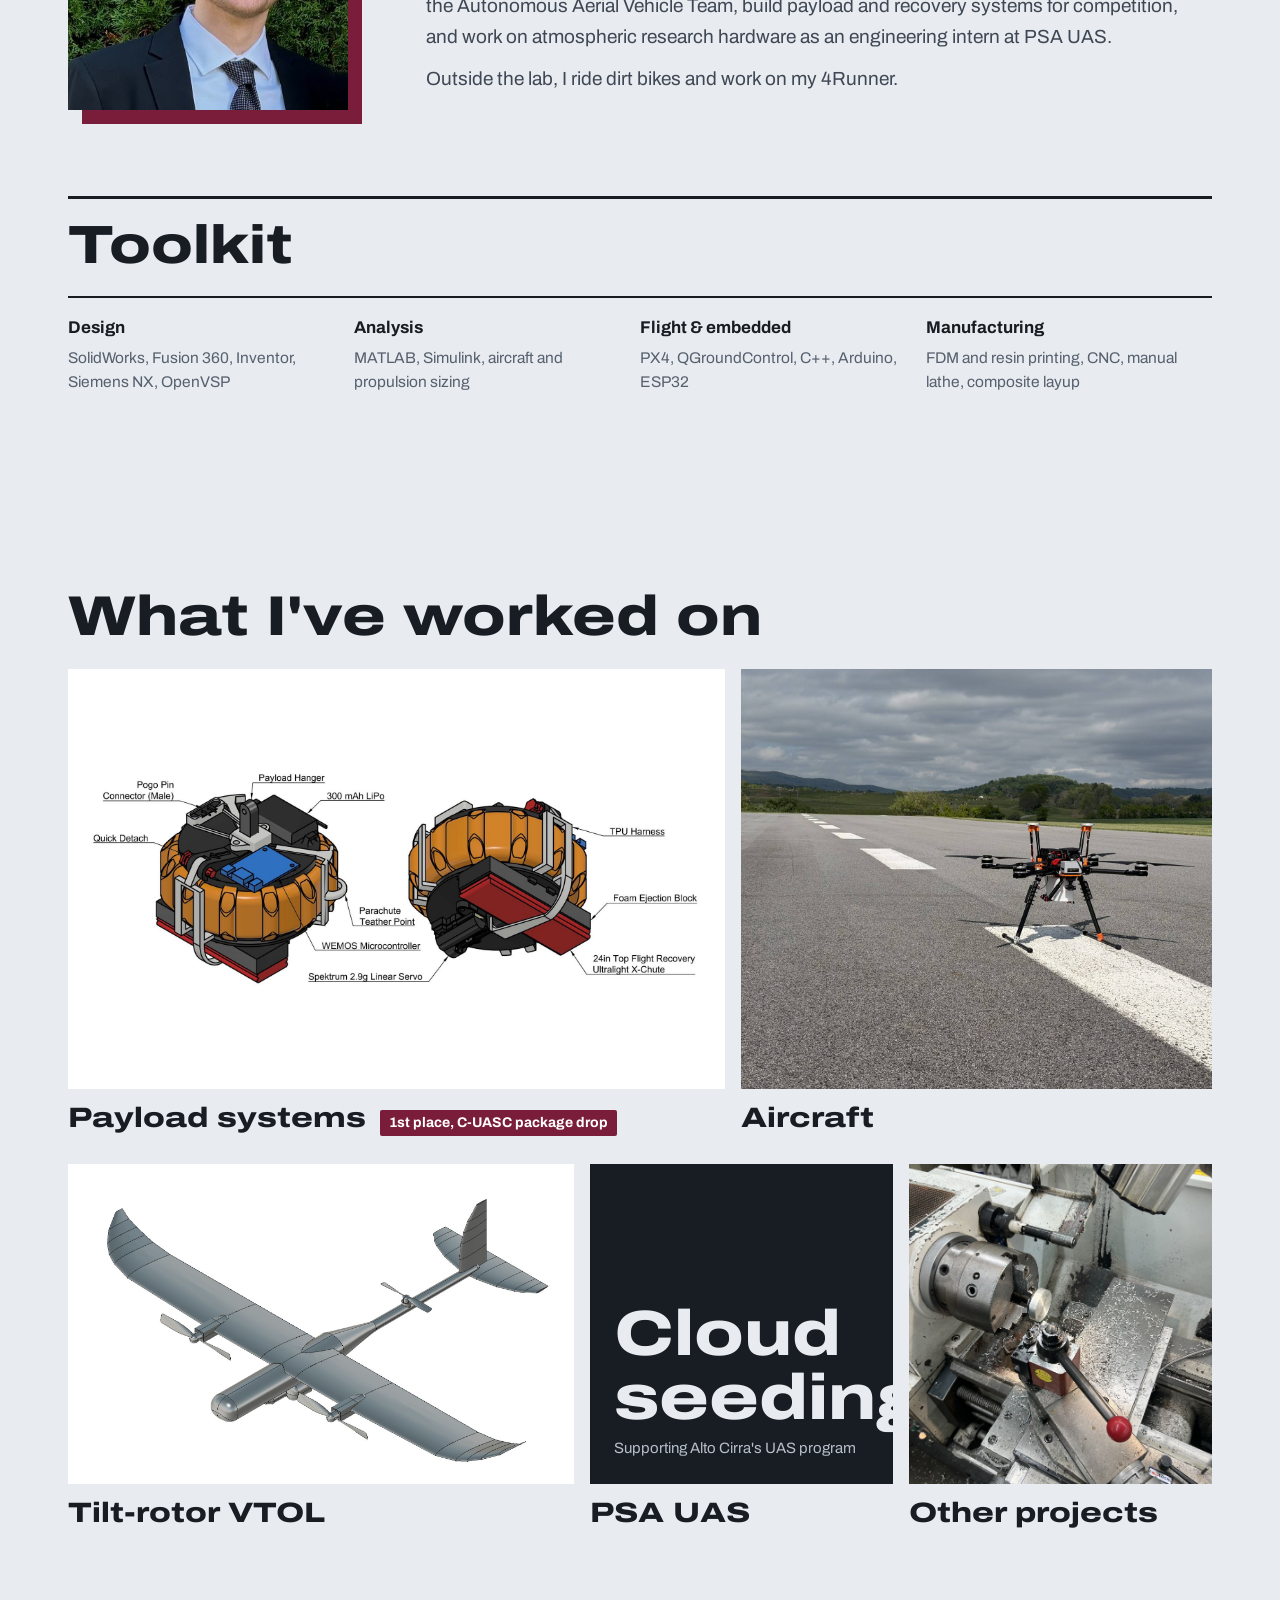
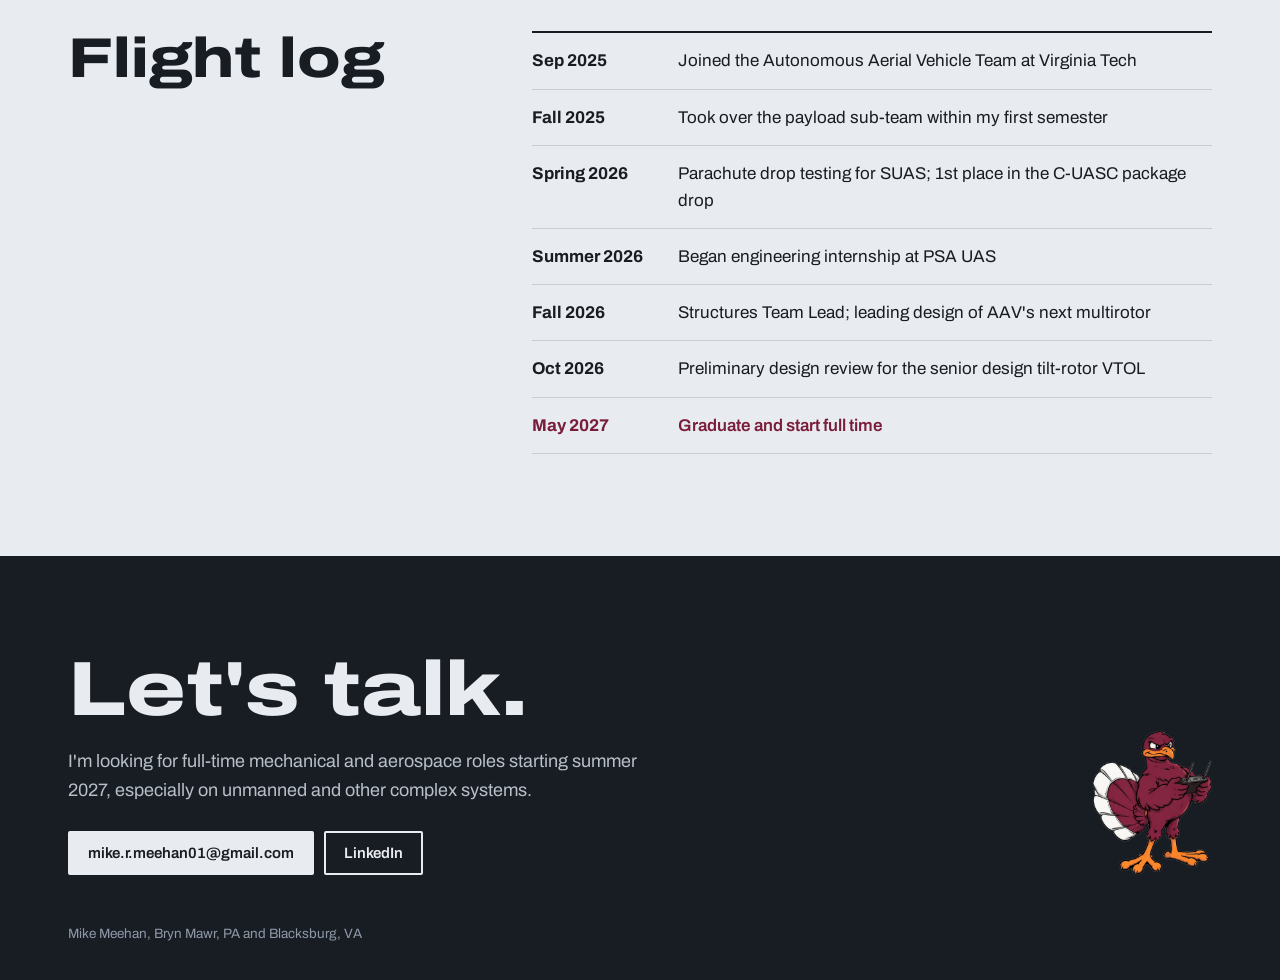
==== commit 6f5f026f: "Home: scroll-linked VTOL climb from the Hokie Bird across the name, pinned hero on desktop Co-Author" ====
--- a/index.html
+++ b/index.html
@@ -14,8 +14,9 @@
 </head>
 <body>
 
+<div class="hero-pin">
 <div class="blueprint hero-band">
-  <div class="flyer" aria-hidden="true"><div class="bob"><img src="img/vtol-flying.webp" alt=""></div></div>
+  <div class="flyer" aria-hidden="true"><div class="trail"><i></i><i></i><i></i></div><div class="bob"><img src="img/vtol-flying.webp" alt=""></div></div>
   <div class="wrap">
     <header class="site-header">
       <a class="brand" href="index.html">Mike Meehan: Engineering Portfolio</a>
@@ -49,6 +50,9 @@
       </div>
     </section>
   </div>
+</div>
+
+<div class="pin-space" aria-hidden="true"></div>
 </div>
 
 <main class="wrap">
--- a/css/site.css
+++ b/css/site.css
@@ -50,9 +50,20 @@
 
 /* Home hero */
 .hero-band{position:relative;overflow:hidden}
+@media (min-width:761px) and (prefers-reduced-motion:no-preference){
+  .pin-space{height:440px}
+  .hero-pin .hero-band{position:sticky;top:0;min-height:100vh}
+}
 .hero-band .wrap{position:relative;z-index:2}
-.flyer{position:absolute;z-index:1;top:clamp(64px,6vw,84px);right:max(8px,calc((100% - 1240px) / 2));width:min(42%,520px);pointer-events:none;will-change:transform}
+.flyer{position:absolute;z-index:1;top:0;left:0;width:min(40vw,500px);pointer-events:none;will-change:transform;transform-origin:50% 50%;visibility:hidden}
+.flyer.ready{visibility:visible}
 .flyer img{width:100%;height:auto;transform:scaleX(-1)}
+.flyer .bob{position:relative;z-index:1}
+.trail{position:absolute;left:55%;top:32%;width:120%;height:30%;pointer-events:none;opacity:0}
+.trail i{position:absolute;left:0;right:0;height:2px;border-radius:2px;background:linear-gradient(90deg,rgba(86,96,110,.8),rgba(86,96,110,0))}
+.trail i:nth-child(1){top:0}
+.trail i:nth-child(2){top:50%;height:4px}
+.trail i:nth-child(3){top:100%}
 @keyframes hover-bob{0%,100%{transform:translate(0,0) rotate(2deg)}50%{transform:translate(-6px,-14px) rotate(-1deg)}}
 .bob{animation:hover-bob 5.5s ease-in-out infinite}
 .hero{display:flex;flex-wrap:wrap;gap:clamp(24px,4vw,56px);align-items:flex-end;padding:clamp(28px,5vw,64px) 0 clamp(40px,5vw,72px)}
@@ -200,7 +211,7 @@
 
 @media (max-width:560px){
   .log li{grid-template-columns:1fr;gap:2px}
-  .flyer{width:62%;top:150px;right:0}
+  .flyer{width:70vw}
   .hero-bird{min-height:0;align-self:auto}
   .hero-bird img{width:44%}
   .media,.sheet,.tile-img{height:auto;aspect-ratio:var(--ar,4/3)}
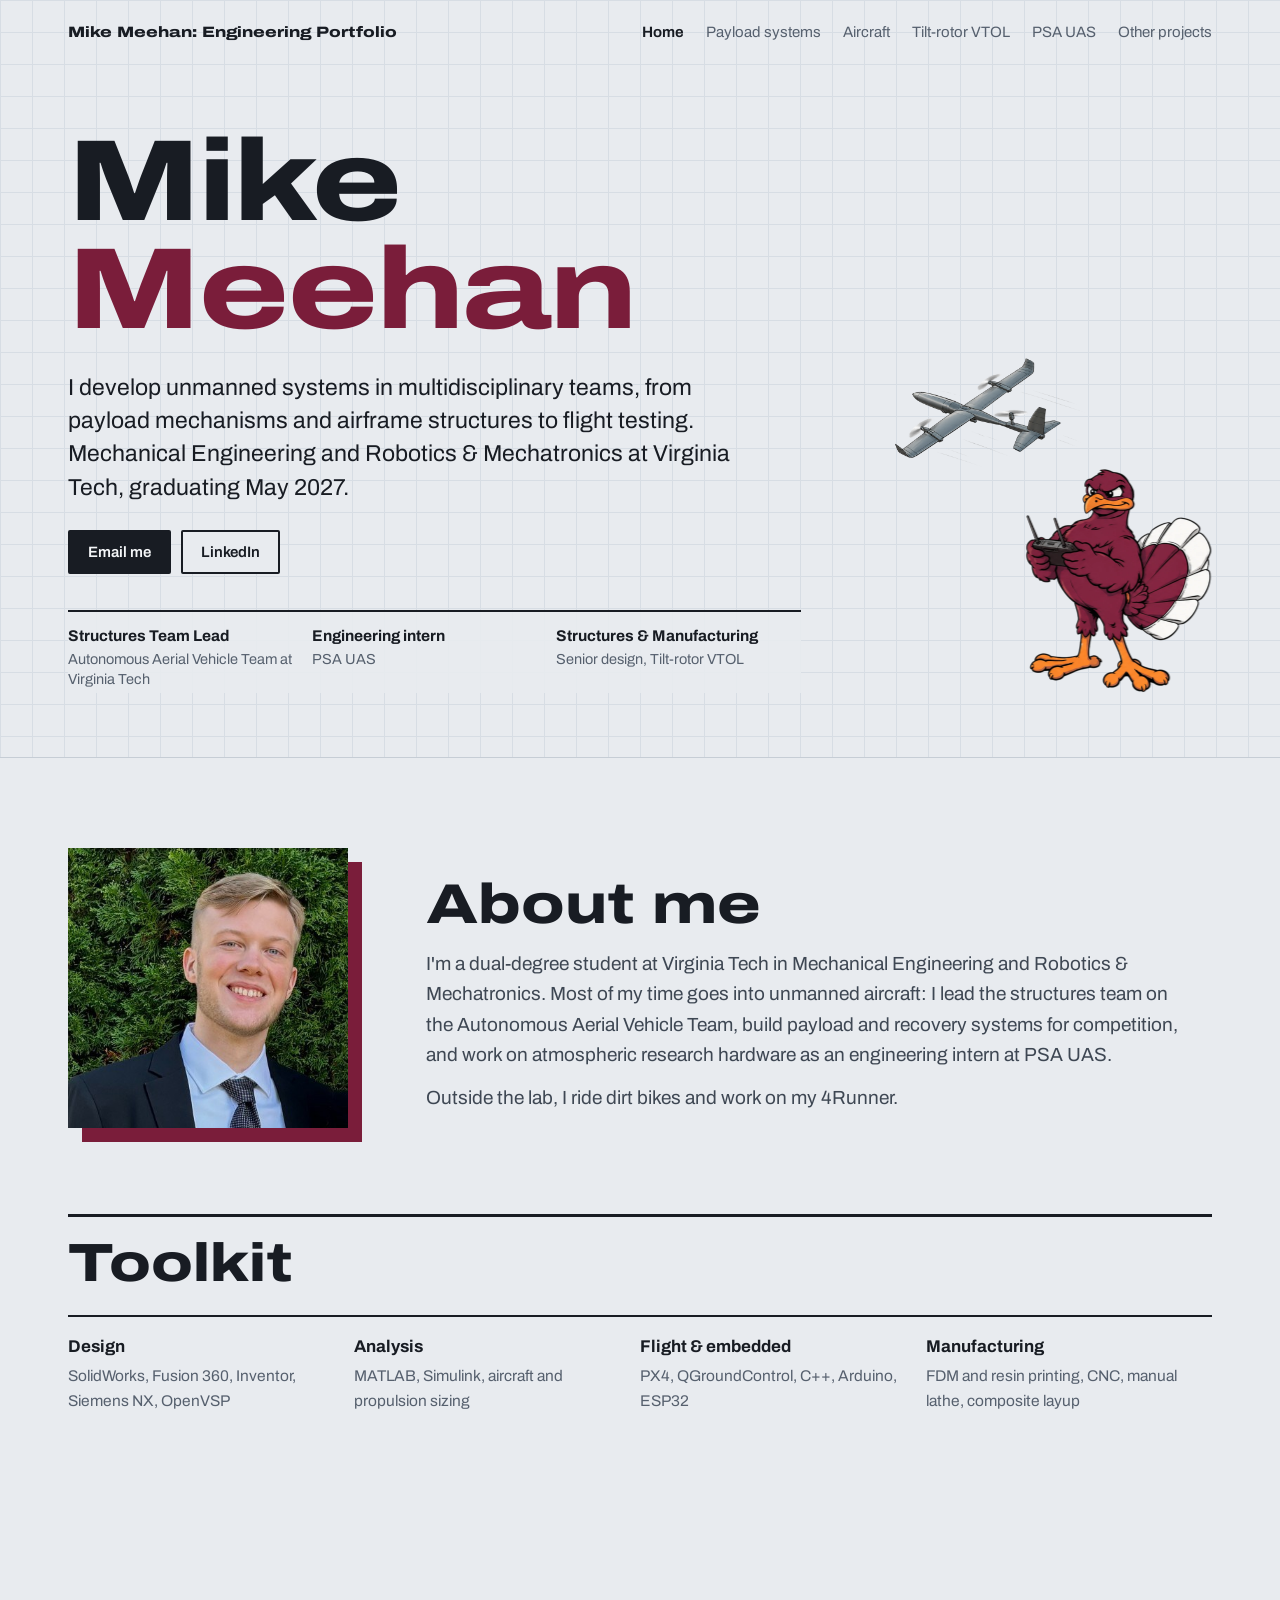
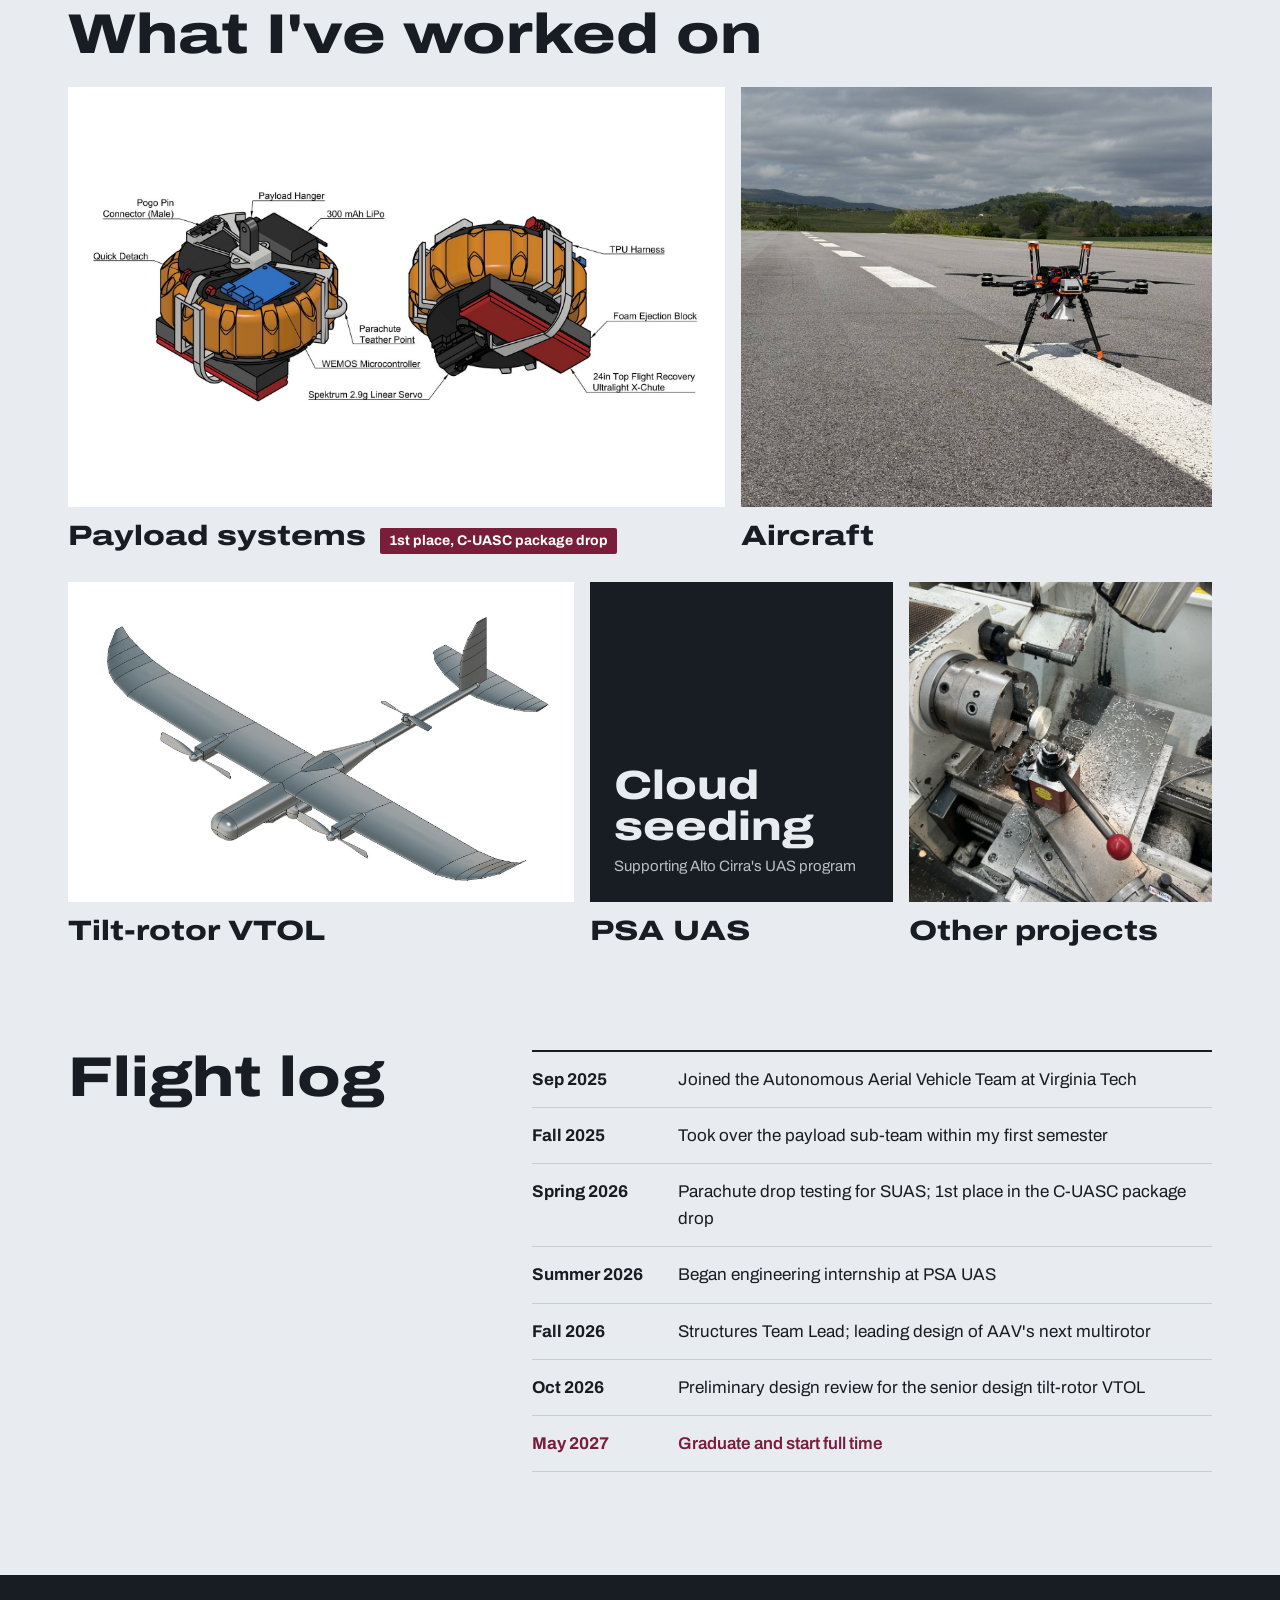
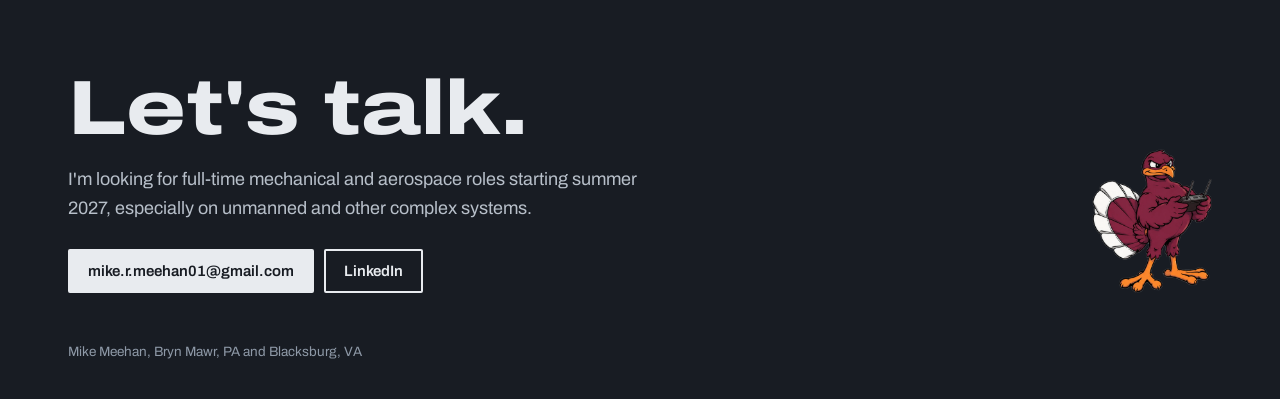
==== commit 54608b0d: "Home: drop hero pin; VTOL flies along its nose heading with aligned trail Co-Authored-By: Claude Opu" ====
--- a/index.html
+++ b/index.html
@@ -14,7 +14,6 @@
 </head>
 <body>
 
-<div class="hero-pin">
 <div class="blueprint hero-band">
   <div class="flyer" aria-hidden="true"><div class="trail"><i></i><i></i><i></i></div><div class="bob"><img src="img/vtol-flying.webp" alt=""></div></div>
   <div class="wrap">
@@ -52,8 +51,6 @@
   </div>
 </div>
 
-<div class="pin-space" aria-hidden="true"></div>
-</div>
 
 <main class="wrap">
   <section class="about" aria-labelledby="about-h">
--- a/css/site.css
+++ b/css/site.css
@@ -50,16 +50,12 @@
 
 /* Home hero */
 .hero-band{position:relative;overflow:hidden}
-@media (min-width:761px) and (prefers-reduced-motion:no-preference){
-  .pin-space{height:440px}
-  .hero-pin .hero-band{position:sticky;top:0;min-height:100vh}
-}
 .hero-band .wrap{position:relative;z-index:2}
 .flyer{position:absolute;z-index:1;top:0;left:0;width:min(40vw,500px);pointer-events:none;will-change:transform;transform-origin:50% 50%;visibility:hidden}
 .flyer.ready{visibility:visible}
 .flyer img{width:100%;height:auto;transform:scaleX(-1)}
 .flyer .bob{position:relative;z-index:1}
-.trail{position:absolute;left:55%;top:32%;width:120%;height:30%;pointer-events:none;opacity:0}
+.trail{position:absolute;left:63%;top:43%;width:90%;height:22%;pointer-events:none;opacity:0;transform-origin:0 50%;transform:rotate(17.8deg)}
 .trail i{position:absolute;left:0;right:0;height:2px;border-radius:2px;background:linear-gradient(90deg,rgba(86,96,110,.8),rgba(86,96,110,0))}
 .trail i:nth-child(1){top:0}
 .trail i:nth-child(2){top:50%;height:4px}
@@ -95,8 +91,8 @@
 .chip{display:inline-block;font-size:14px;font-weight:700;color:#fff;background:var(--maroon);padding:2px 9px;border-radius:2px}
 .chip-dark{background:var(--ink);color:var(--ground)}
 .chip-gray{background:var(--line);color:var(--ink)}
-.stat-tile{background:var(--ink);color:var(--ground);display:flex;flex-direction:column;justify-content:flex-end;padding:24px}
-.stat-tile b{font-variation-settings:"wdth" 125;font-size:clamp(44px,5vw,64px);font-weight:800;line-height:1}
+.stat-tile{background:var(--ink);color:var(--ground);display:flex;flex-direction:column;justify-content:flex-end;padding:24px;container-type:inline-size}
+.stat-tile b{font-variation-settings:"wdth" 125;font-size:clamp(30px,3.6vw,52px);font-size:clamp(28px,16cqi,60px);font-weight:800;line-height:1;overflow-wrap:anywhere}
 .stat-tile span{font-size:15px;color:#B7BFC9;margin-top:6px}
 
 .log-wrap{display:flex;flex-wrap:wrap;gap:24px clamp(24px,5vw,72px);padding:clamp(72px,8vw,112px) 0}
